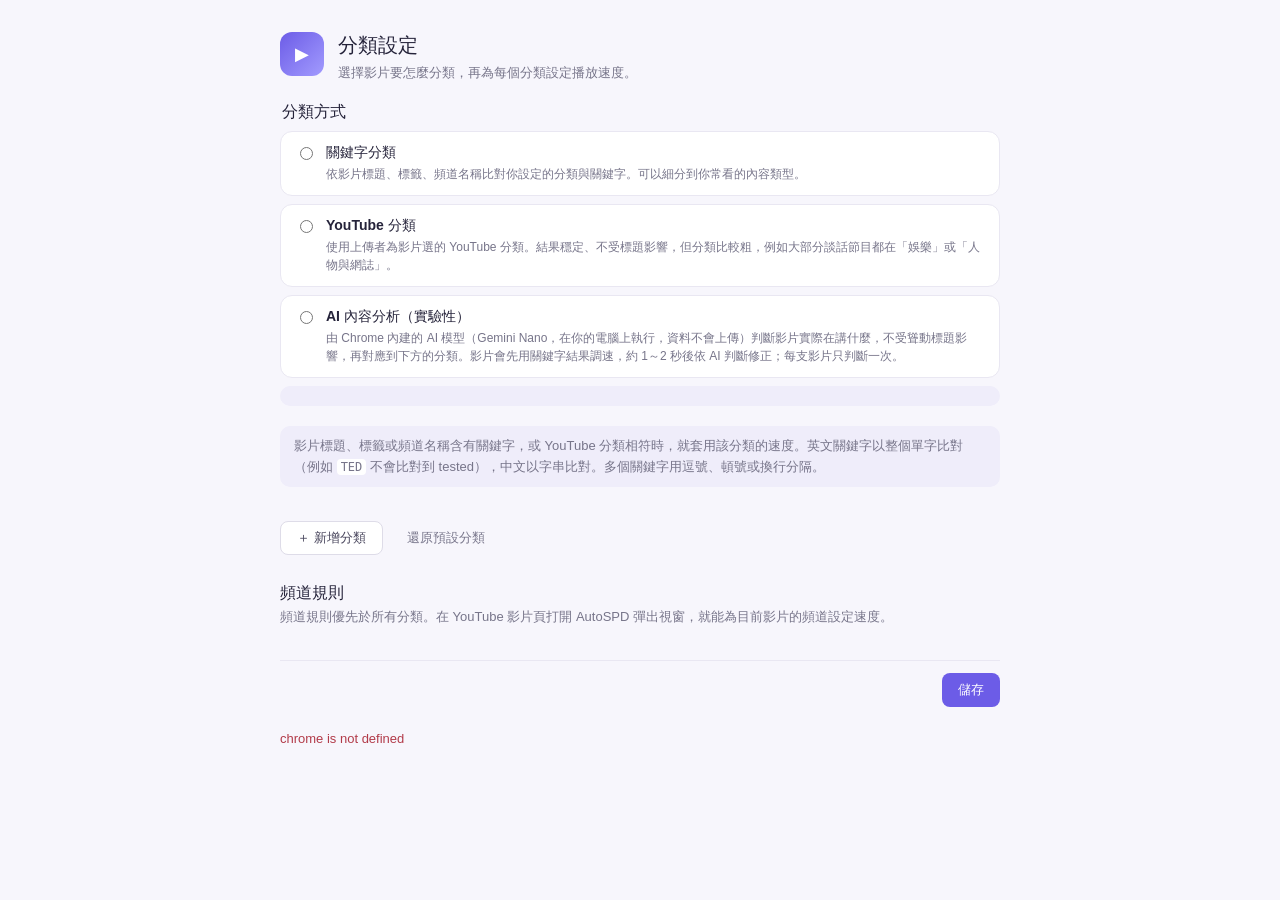
==== extension/options.html @ f7ceabde "Add an experimental AI classification mode using Chrome's built-in model Keyword rules are fooled by" ====
<!doctype html>
<html lang="zh-Hant">
<head>
    <meta charset="utf-8">
    <meta name="viewport" content="width=device-width, initial-scale=1">
    <title>AutoSPD 分類設定</title>
    <link rel="stylesheet" href="options.css">
</head>
<body>
    <main class="page">
        <header class="header">
            <div class="brand-mark" aria-hidden="true">▶</div>
            <div>
                <h1>分類設定</h1>
                <p>選擇影片要怎麼分類，再為每個分類設定播放速度。</p>
            </div>
        </header>

        <fieldset class="mode-section">
            <legend>分類方式</legend>
            <label class="mode-option">
                <input type="radio" name="classify-mode" value="keywords">
                <span>
                    <strong>關鍵字分類</strong>
                    <small>依影片標題、標籤、頻道名稱比對你設定的分類與關鍵字。可以細分到你常看的內容類型。</small>
                </span>
            </label>
            <label class="mode-option">
                <input type="radio" name="classify-mode" value="youtube">
                <span>
                    <strong>YouTube 分類</strong>
                    <small>使用上傳者為影片選的 YouTube 分類。結果穩定、不受標題影響，但分類比較粗，例如大部分談話節目都在「娛樂」或「人物與網誌」。</small>
                </span>
            </label>
            <label class="mode-option">
                <input type="radio" name="classify-mode" value="ai">
                <span>
                    <strong>AI 內容分析（實驗性）</strong>
                    <small>由 Chrome 內建的 AI 模型（Gemini Nano，在你的電腦上執行，資料不會上傳）判斷影片實際在講什麼，不受聳動標題影響，再對應到下方的分類。影片會先用關鍵字結果調速，約 1～2 秒後依 AI 判斷修正；每支影片只判斷一次。</small>
                </span>
            </label>
            <div id="ai-status" class="ai-status" hidden>
                <span id="ai-status-text"></span>
                <button id="ai-download" class="button button-secondary" type="button" hidden>下載 AI 模型</button>
            </div>
        </fieldset>

        <section id="keyword-section">
            <section class="hint">
                <p>影片標題、標籤或頻道名稱含有關鍵字，或 YouTube 分類相符時，就套用該分類的速度。英文關鍵字以整個單字比對（例如 <code>TED</code> 不會比對到 tested），中文以字串比對。多個關鍵字用逗號、頓號或換行分隔。</p>
            </section>

            <div id="category-list" class="category-list"></div>

            <div class="actions">
                <button id="add-category" class="button button-secondary" type="button">＋ 新增分類</button>
                <button id="reset-categories" class="button button-ghost" type="button">還原預設分類</button>
            </div>
        </section>

        <section id="youtube-section" hidden>
            <section class="hint">
                <p>沒有 YouTube 分類資訊的影片，會使用彈出視窗裡「未分類影片的預設速度」。</p>
            </section>
            <div id="yt-speed-list" class="yt-speed-list"></div>
        </section>

        <section class="channel-section">
            <h2>頻道規則</h2>
            <p class="section-hint">頻道規則優先於所有分類。在 YouTube 影片頁打開 AutoSPD 彈出視窗，就能為目前影片的頻道設定速度。</p>
            <div id="channel-list" class="channel-list"></div>
            <p id="channel-empty" class="section-hint" hidden>還沒有頻道規則。</p>
        </section>

        <div class="actions actions-save">
            <span class="spacer"></span>
            <span id="dirty" class="dirty" hidden>有未儲存的變更</span>
            <button id="save" class="button" type="button">儲存</button>
        </div>
        <p id="message" class="message" role="status"></p>
    </main>

    <template id="category-template">
        <article class="category">
            <div class="category-head">
                <label class="switch" title="啟用這個分類">
                    <input class="field-enabled" type="checkbox">
                    <span class="toggle" aria-hidden="true"></span>
                    <span class="visually-hidden">啟用</span>
                </label>
                <input class="field-emoji" type="text" maxlength="4" aria-label="圖示">
                <input class="field-name" type="text" maxlength="40" placeholder="分類名稱" aria-label="分類名稱">
                <label class="speed">
                    <input class="field-speed" type="number" min="0.25" max="2" step="0.05" aria-label="播放速度">
                    <span>x</span>
                </label>
                <button class="delete button button-ghost" type="button" aria-label="刪除分類">刪除</button>
            </div>
            <div class="category-body">
                <label>
                    <span>關鍵字</span>
                    <textarea class="field-keywords" rows="2" placeholder="例如：開箱, unboxing, 評測"></textarea>
                </label>
                <label>
                    <span>YouTube 分類（選填）</span>
                    <select class="field-yt-category"></select>
                </label>
            </div>
        </article>
    </template>

    <template id="channel-template">
        <div class="channel-row">
            <span class="channel-name"></span>
            <label class="speed">
                <input class="field-channel-speed" type="number" min="0.25" max="2" step="0.05" aria-label="頻道速度">
                <span>x</span>
            </label>
            <button class="delete button button-ghost" type="button">刪除</button>
        </div>
    </template>

    <script src="yt-categories.js"></script>
    <script src="options.js"></script>
</body>
</html>
---- extension/options.css ----
:root {
    color-scheme: light;
    font-family: Inter, "Noto Sans TC", Arial, sans-serif;
    color: #25233a;
    background: #f7f6fc;
    font-synthesis: none;
}

* {
    box-sizing: border-box;
}

body {
    margin: 0;
}

button,
input,
select,
textarea {
    font: inherit;
}

.page {
    max-width: 760px;
    margin: 0 auto;
    padding: 32px 20px 48px;
}

.header {
    display: flex;
    align-items: flex-start;
    gap: 14px;
    margin-bottom: 18px;
}

.brand-mark {
    display: grid;
    flex: 0 0 44px;
    width: 44px;
    height: 44px;
    place-items: center;
    border-radius: 12px;
    color: #fff;
    background: linear-gradient(135deg, #6c5ce7, #a29bfe);
    font-size: 18px;
}

h1 {
    margin: 0 0 4px;
    font-size: 20px;
}

.header p,
.hint p {
    margin: 0;
    color: #77758a;
    font-size: 13px;
    line-height: 1.6;
}

.hint {
    margin-bottom: 18px;
    padding: 10px 14px;
    border-radius: 10px;
    background: #efedfa;
}

code {
    padding: 1px 4px;
    border-radius: 4px;
    background: #fff;
    font-size: 12px;
}

.mode-section {
    display: grid;
    gap: 8px;
    margin: 0 0 20px;
    padding: 0;
    border: 0;
}

.mode-section legend {
    margin-bottom: 8px;
    font-size: 16px;
    font-weight: 700;
}

.mode-option {
    display: flex;
    align-items: flex-start;
    gap: 10px;
    padding: 12px 14px;
    border: 1px solid #e9e7f2;
    border-radius: 12px;
    background: #fff;
    cursor: pointer;
}

.mode-option:has(input:checked) {
    border-color: #6c5ce7;
    box-shadow: 0 0 0 1px #6c5ce7;
}

.mode-option input {
    margin-top: 3px;
    accent-color: #6c5ce7;
}

.mode-option span {
    display: grid;
    gap: 3px;
}

.mode-option strong {
    font-size: 14px;
}

.mode-option small {
    color: #77758a;
    font-size: 12px;
    line-height: 1.5;
}

.ai-status {
    display: flex;
    align-items: center;
    gap: 12px;
    padding: 10px 14px;
    border-radius: 10px;
    background: #efedfa;
    color: #48455c;
    font-size: 13px;
}

.ai-status.ready {
    background: #e8f5ee;
    color: #268159;
}

.ai-status.problem {
    background: #fbeef0;
    color: #b23b49;
}

.ai-status .button {
    margin-left: auto;
}

.yt-speed-list {
    display: grid;
    grid-template-columns: repeat(auto-fill, minmax(220px, 1fr));
    gap: 8px;
}

.yt-speed-row {
    display: flex;
    align-items: center;
    justify-content: space-between;
    gap: 8px;
    padding: 8px 12px;
    border: 1px solid #e9e7f2;
    border-radius: 10px;
    background: #fff;
    font-size: 13px;
}

.yt-speed-row small {
    display: block;
    color: #77758a;
    font-size: 11px;
}

.category-list {
    display: grid;
    gap: 10px;
}

.category {
    padding: 12px 14px;
    border: 1px solid #e9e7f2;
    border-radius: 12px;
    background: #fff;
}

.category.disabled {
    opacity: 0.55;
}

.category-head {
    display: flex;
    align-items: center;
    gap: 8px;
}

.category-body {
    display: grid;
    grid-template-columns: minmax(0, 1fr) 240px;
    gap: 10px;
    margin-top: 10px;
}

.category-body label {
    display: grid;
    gap: 4px;
    min-width: 0;
}

/* Long option labels would otherwise widen the select past the card */
.category-body select {
    width: 100%;
    min-width: 0;
}

.category-body label > span {
    color: #77758a;
    font-size: 11px;
    font-weight: 650;
}

input[type="text"],
input[type="number"],
select,
textarea {
    padding: 7px 9px;
    border: 1px solid #dedce8;
    border-radius: 7px;
    background: #fff;
    color: #25233a;
    font-size: 13px;
}

textarea {
    resize: vertical;
}

input:focus-visible,
select:focus-visible,
textarea:focus-visible,
.button:focus-visible {
    outline: 2px solid #3324a8;
    outline-offset: 1px;
}

.field-emoji {
    width: 46px;
    text-align: center;
}

.field-name {
    flex: 1;
    font-weight: 650;
}

.speed {
    display: flex;
    align-items: center;
    gap: 4px;
    color: #77758a;
    font-size: 12px;
}

.field-speed {
    width: 76px;
}

.switch {
    position: relative;
    display: inline-flex;
    cursor: pointer;
}

.switch input {
    position: absolute;
    width: 1px;
    height: 1px;
    opacity: 0;
}

.toggle {
    position: relative;
    width: 36px;
    height: 20px;
    border-radius: 20px;
    background: #c9c7d3;
    transition: background 140ms ease;
}

.toggle::after {
    position: absolute;
    top: 3px;
    left: 3px;
    width: 14px;
    height: 14px;
    border-radius: 50%;
    background: #fff;
    content: "";
    transition: transform 140ms ease;
}

.switch input:checked + .toggle {
    background: #6c5ce7;
}

.switch input:checked + .toggle::after {
    transform: translateX(16px);
}

.switch input:focus-visible + .toggle {
    outline: 2px solid #3324a8;
    outline-offset: 2px;
}

.visually-hidden {
    position: absolute;
    width: 1px;
    height: 1px;
    overflow: hidden;
    clip: rect(0 0 0 0);
    white-space: nowrap;
}

.channel-section {
    margin-top: 28px;
}

h2 {
    margin: 0 0 4px;
    font-size: 16px;
}

.section-hint {
    margin: 0 0 10px;
    color: #77758a;
    font-size: 13px;
}

.channel-list {
    display: grid;
    gap: 6px;
}

.channel-row {
    display: flex;
    align-items: center;
    gap: 10px;
    padding: 8px 14px;
    border: 1px solid #e9e7f2;
    border-radius: 10px;
    background: #fff;
}

.channel-name {
    flex: 1;
    font-size: 13px;
    font-weight: 650;
}

.channel-row .delete {
    min-height: 30px;
    padding: 0 10px;
    font-size: 12px;
}

.actions {
    display: flex;
    align-items: center;
    gap: 8px;
    margin-top: 16px;
}

.actions-save {
    position: sticky;
    bottom: 0;
    margin-top: 24px;
    padding: 12px 0;
    border-top: 1px solid #e9e7f2;
    background: #f7f6fc;
}

.spacer {
    flex: 1;
}

.dirty {
    color: #a0661b;
    font-size: 12px;
}

.button {
    min-height: 34px;
    padding: 0 16px;
    border: 0;
    border-radius: 8px;
    color: #fff;
    background: #6c5ce7;
    cursor: pointer;
    font-size: 13px;
    font-weight: 650;
}

.button:hover {
    background: #5747d2;
}

.button-secondary {
    border: 1px solid #dedce8;
    color: #48455c;
    background: #fff;
}

.button-secondary:hover {
    background: #f1eff9;
}

.button-ghost {
    color: #77758a;
    background: transparent;
}

.button-ghost:hover {
    color: #b23b49;
    background: #fbeef0;
}

.category .delete {
    min-height: 30px;
    padding: 0 10px;
    font-size: 12px;
}

.message {
    min-height: 18px;
    margin: 12px 0 0;
    color: #b23b49;
    font-size: 13px;
}

.message.success {
    color: #268159;
}

@media (max-width: 600px) {
    .category-body {
        grid-template-columns: 1fr;
    }
}
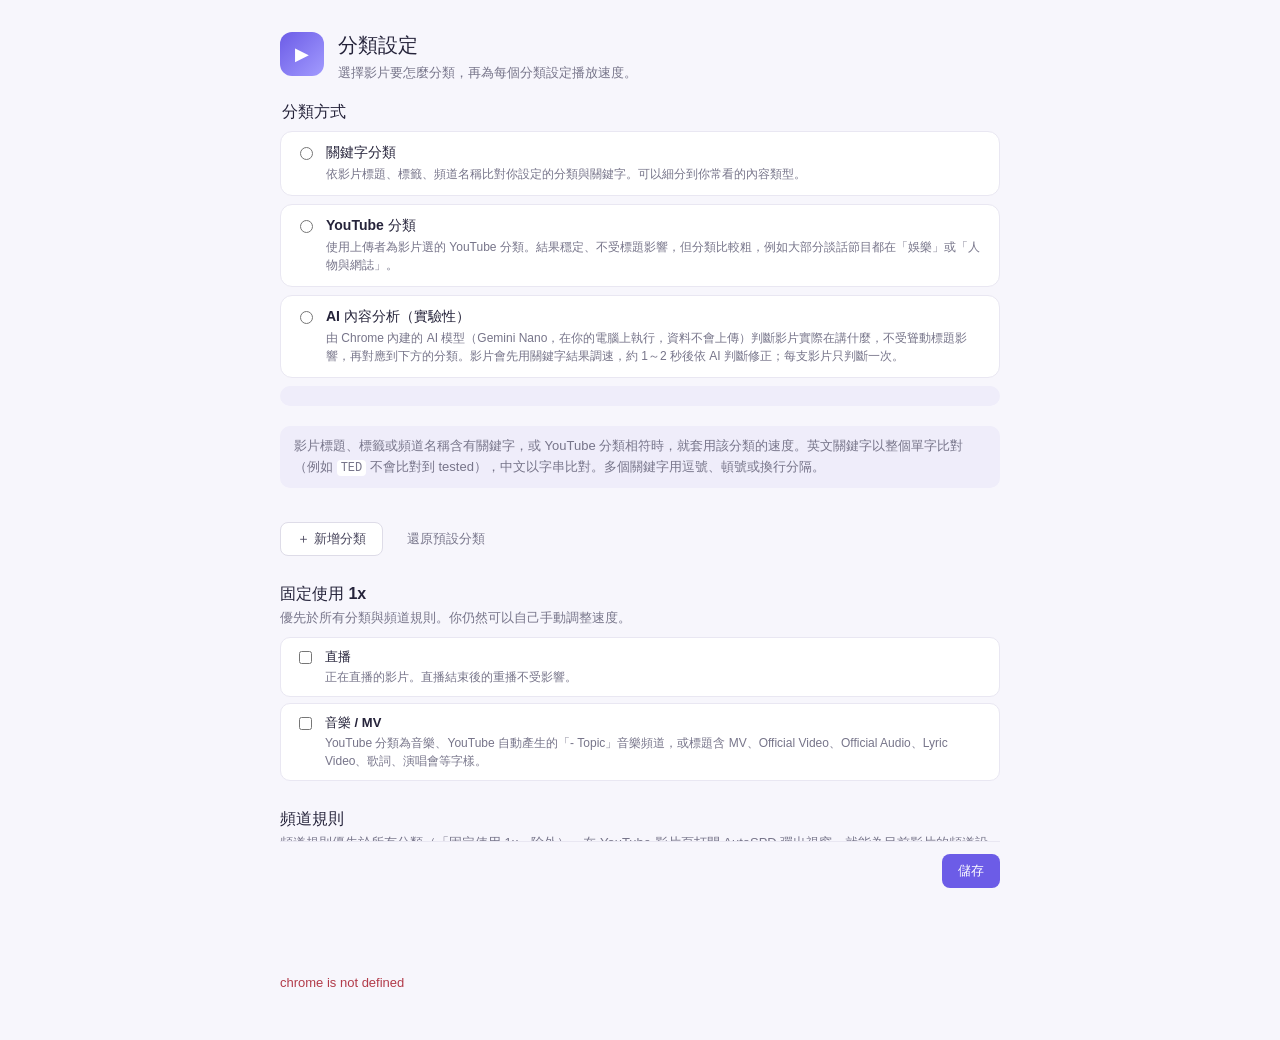
==== commit 6512a4e1: "Keep live streams and music at 1x New fixedNormalForLive / fixedNormalForMusic settings (on by defau" ====
--- a/extension/options.html
+++ b/extension/options.html
@@ -66,8 +66,29 @@
         </section>
 
         <section class="channel-section">
+            <h2>固定使用 1x</h2>
+            <p class="section-hint">優先於所有分類與頻道規則。你仍然可以自己手動調整速度。</p>
+            <div class="fixed-list">
+                <label class="fixed-row">
+                    <input id="fixed-live" type="checkbox">
+                    <span>
+                        <strong>直播</strong>
+                        <small>正在直播的影片。直播結束後的重播不受影響。</small>
+                    </span>
+                </label>
+                <label class="fixed-row">
+                    <input id="fixed-music" type="checkbox">
+                    <span>
+                        <strong>音樂 / MV</strong>
+                        <small>YouTube 分類為音樂、YouTube 自動產生的「- Topic」音樂頻道，或標題含 MV、Official Video、Official Audio、Lyric Video、歌詞、演唱會等字樣。</small>
+                    </span>
+                </label>
+            </div>
+        </section>
+
+        <section class="channel-section">
             <h2>頻道規則</h2>
-            <p class="section-hint">頻道規則優先於所有分類。在 YouTube 影片頁打開 AutoSPD 彈出視窗，就能為目前影片的頻道設定速度。</p>
+            <p class="section-hint">頻道規則優先於所有分類（「固定使用 1x」除外）。在 YouTube 影片頁打開 AutoSPD 彈出視窗，就能為目前影片的頻道設定速度。</p>
             <div id="channel-list" class="channel-list"></div>
             <p id="channel-empty" class="section-hint" hidden>還沒有頻道規則。</p>
         </section>
--- a/extension/options.css
+++ b/extension/options.css
@@ -336,6 +336,42 @@
     font-size: 13px;
 }
 
+.fixed-list {
+    display: grid;
+    gap: 6px;
+}
+
+.fixed-row {
+    display: flex;
+    align-items: flex-start;
+    gap: 10px;
+    padding: 10px 14px;
+    border: 1px solid #e9e7f2;
+    border-radius: 10px;
+    background: #fff;
+    cursor: pointer;
+}
+
+.fixed-row input {
+    margin-top: 3px;
+    accent-color: #6c5ce7;
+}
+
+.fixed-row span {
+    display: grid;
+    gap: 2px;
+}
+
+.fixed-row strong {
+    font-size: 13px;
+}
+
+.fixed-row small {
+    color: #77758a;
+    font-size: 12px;
+    line-height: 1.5;
+}
+
 .channel-list {
     display: grid;
     gap: 6px;
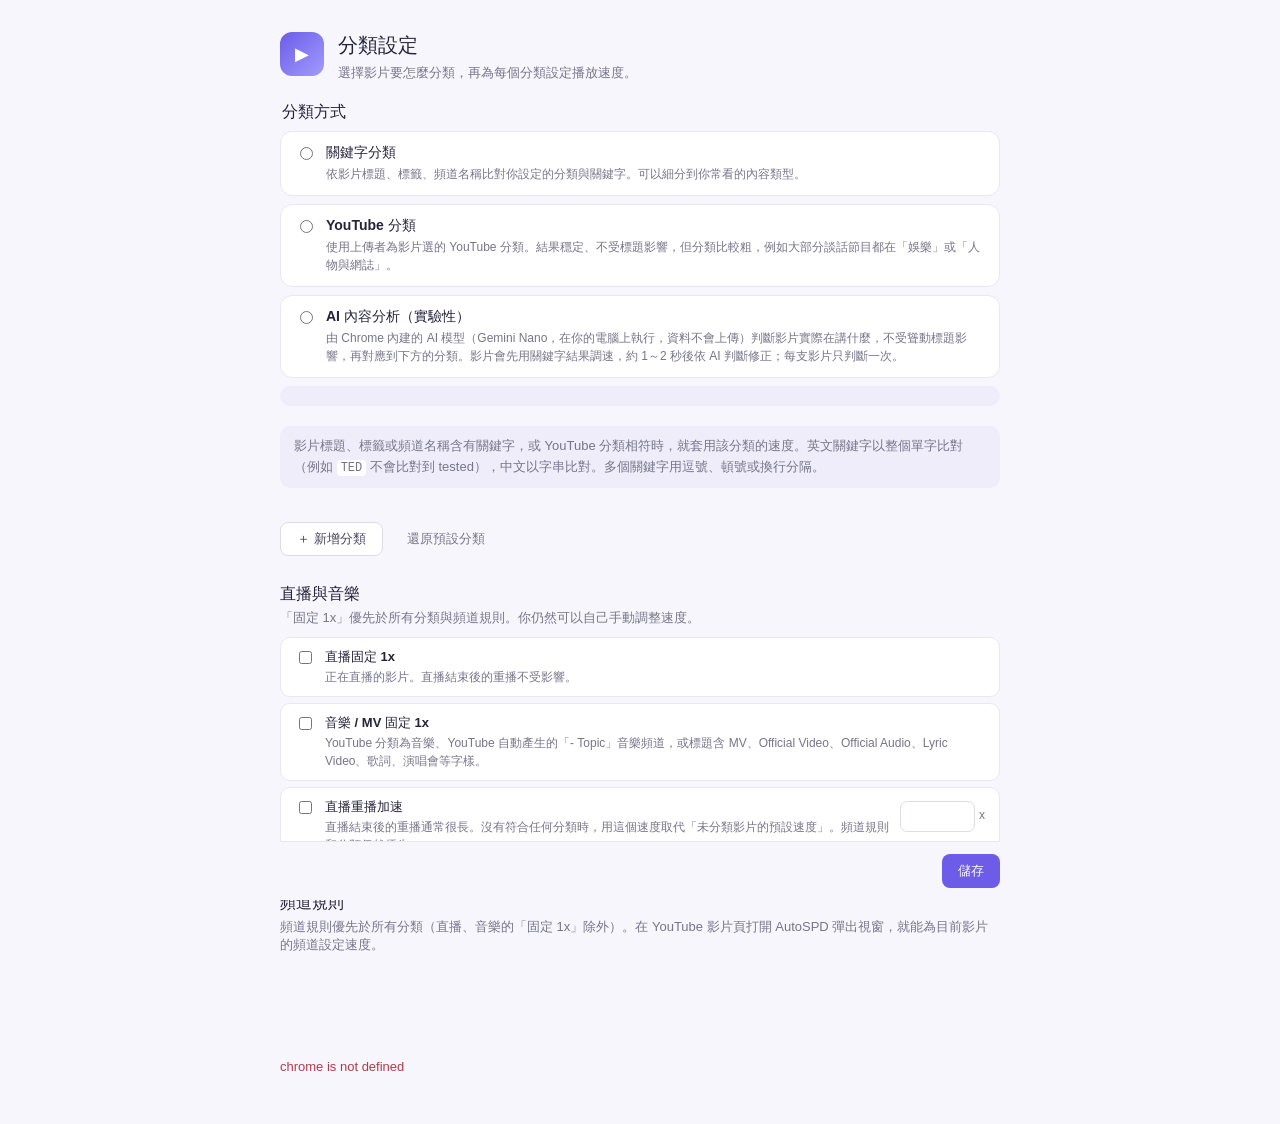
==== commit 742c7012: "Speed up unclassified live stream replays Finished live streams are long and their titles rarely mat" ====
--- a/extension/options.html
+++ b/extension/options.html
@@ -66,21 +66,32 @@
         </section>
 
         <section class="channel-section">
-            <h2>固定使用 1x</h2>
-            <p class="section-hint">優先於所有分類與頻道規則。你仍然可以自己手動調整速度。</p>
+            <h2>直播與音樂</h2>
+            <p class="section-hint">「固定 1x」優先於所有分類與頻道規則。你仍然可以自己手動調整速度。</p>
             <div class="fixed-list">
                 <label class="fixed-row">
                     <input id="fixed-live" type="checkbox">
                     <span>
-                        <strong>直播</strong>
+                        <strong>直播固定 1x</strong>
                         <small>正在直播的影片。直播結束後的重播不受影響。</small>
                     </span>
                 </label>
                 <label class="fixed-row">
                     <input id="fixed-music" type="checkbox">
                     <span>
-                        <strong>音樂 / MV</strong>
+                        <strong>音樂 / MV 固定 1x</strong>
                         <small>YouTube 分類為音樂、YouTube 自動產生的「- Topic」音樂頻道，或標題含 MV、Official Video、Official Audio、Lyric Video、歌詞、演唱會等字樣。</small>
+                    </span>
+                </label>
+                <label class="fixed-row">
+                    <input id="replay-enabled" type="checkbox">
+                    <span>
+                        <strong>直播重播加速</strong>
+                        <small>直播結束後的重播通常很長。沒有符合任何分類時，用這個速度取代「未分類影片的預設速度」。頻道規則和分類仍然優先。</small>
+                    </span>
+                    <span class="speed fixed-speed">
+                        <input id="replay-speed" type="number" min="0.25" max="2" step="0.05" aria-label="直播重播速度">
+                        <span>x</span>
                     </span>
                 </label>
             </div>
@@ -88,7 +99,7 @@
 
         <section class="channel-section">
             <h2>頻道規則</h2>
-            <p class="section-hint">頻道規則優先於所有分類（「固定使用 1x」除外）。在 YouTube 影片頁打開 AutoSPD 彈出視窗，就能為目前影片的頻道設定速度。</p>
+            <p class="section-hint">頻道規則優先於所有分類（直播、音樂的「固定 1x」除外）。在 YouTube 影片頁打開 AutoSPD 彈出視窗，就能為目前影片的頻道設定速度。</p>
             <div id="channel-list" class="channel-list"></div>
             <p id="channel-empty" class="section-hint" hidden>還沒有頻道規則。</p>
         </section>
--- a/extension/options.css
+++ b/extension/options.css
@@ -366,6 +366,14 @@
     font-size: 13px;
 }
 
+.fixed-row .fixed-speed {
+    display: flex;
+    flex: 0 0 auto;
+    align-items: center;
+    gap: 4px;
+    margin-left: auto;
+}
+
 .fixed-row small {
     color: #77758a;
     font-size: 12px;
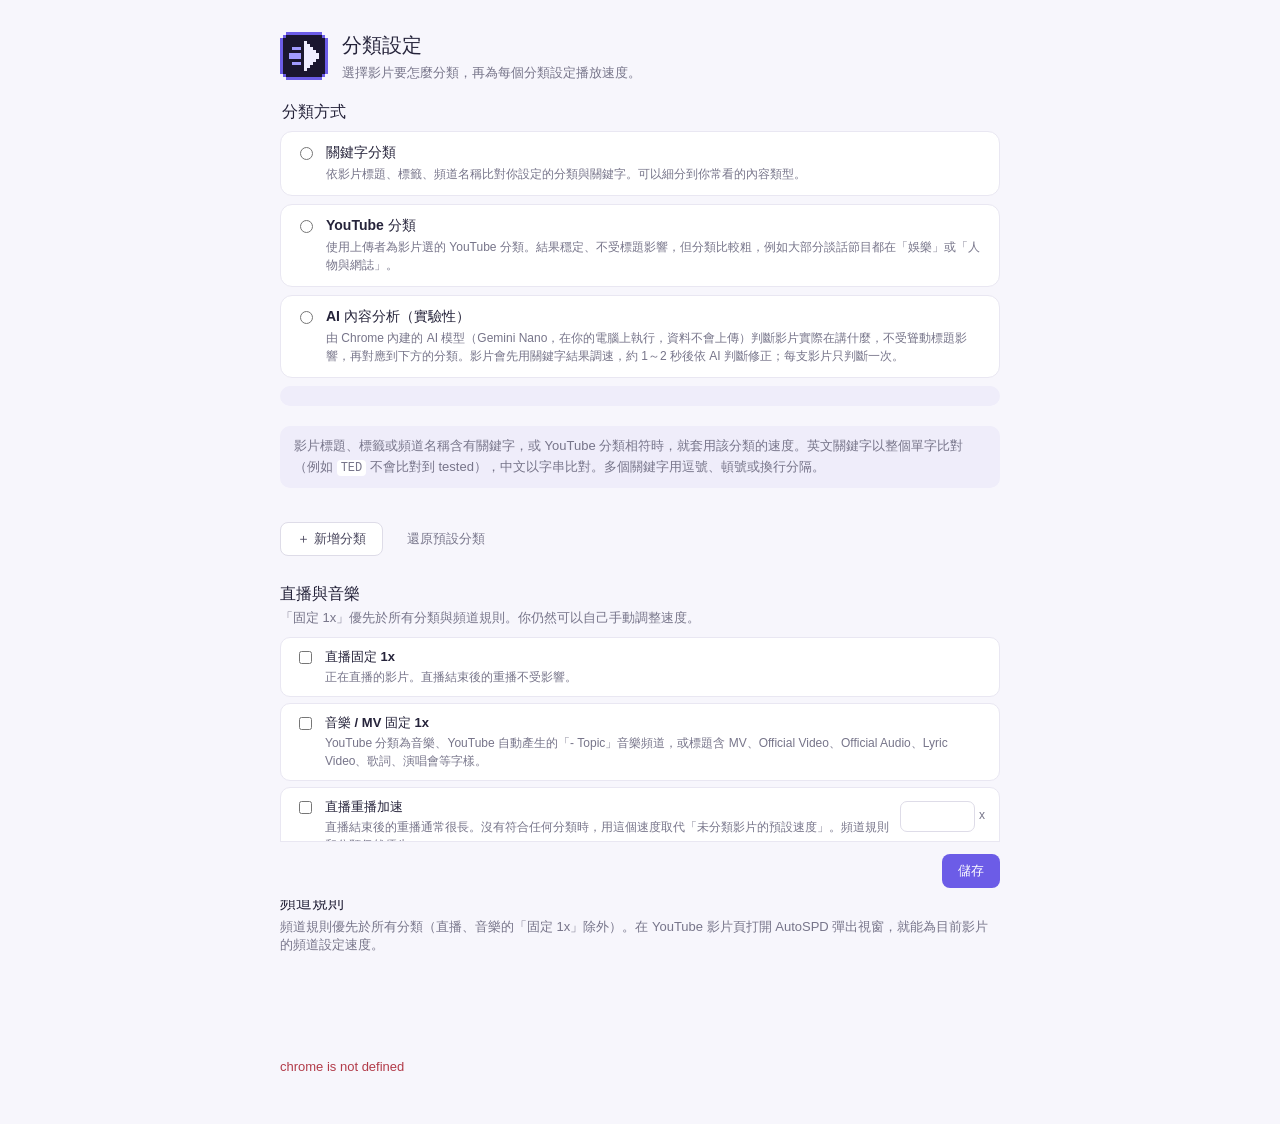
==== commit 433cbdaa: "Add a pixel-art logo and rewrite the descriptions - Pixel-art icon drawn on a 16x16 grid (fast-play " ====
--- a/extension/options.html
+++ b/extension/options.html
@@ -9,7 +9,7 @@
 <body>
     <main class="page">
         <header class="header">
-            <div class="brand-mark" aria-hidden="true">▶</div>
+            <img class="brand-mark" src="icons/icon48.png" width="48" height="48" alt="">
             <div>
                 <h1>分類設定</h1>
                 <p>選擇影片要怎麼分類，再為每個分類設定播放速度。</p>
--- a/extension/options.css
+++ b/extension/options.css
@@ -35,15 +35,11 @@
 }
 
 .brand-mark {
-    display: grid;
-    flex: 0 0 44px;
-    width: 44px;
-    height: 44px;
-    place-items: center;
-    border-radius: 12px;
-    color: #fff;
-    background: linear-gradient(135deg, #6c5ce7, #a29bfe);
-    font-size: 18px;
+    flex: 0 0 48px;
+    width: 48px;
+    height: 48px;
+    /* Keep the pixel art crisp when scaled */
+    image-rendering: pixelated;
 }
 
 h1 {
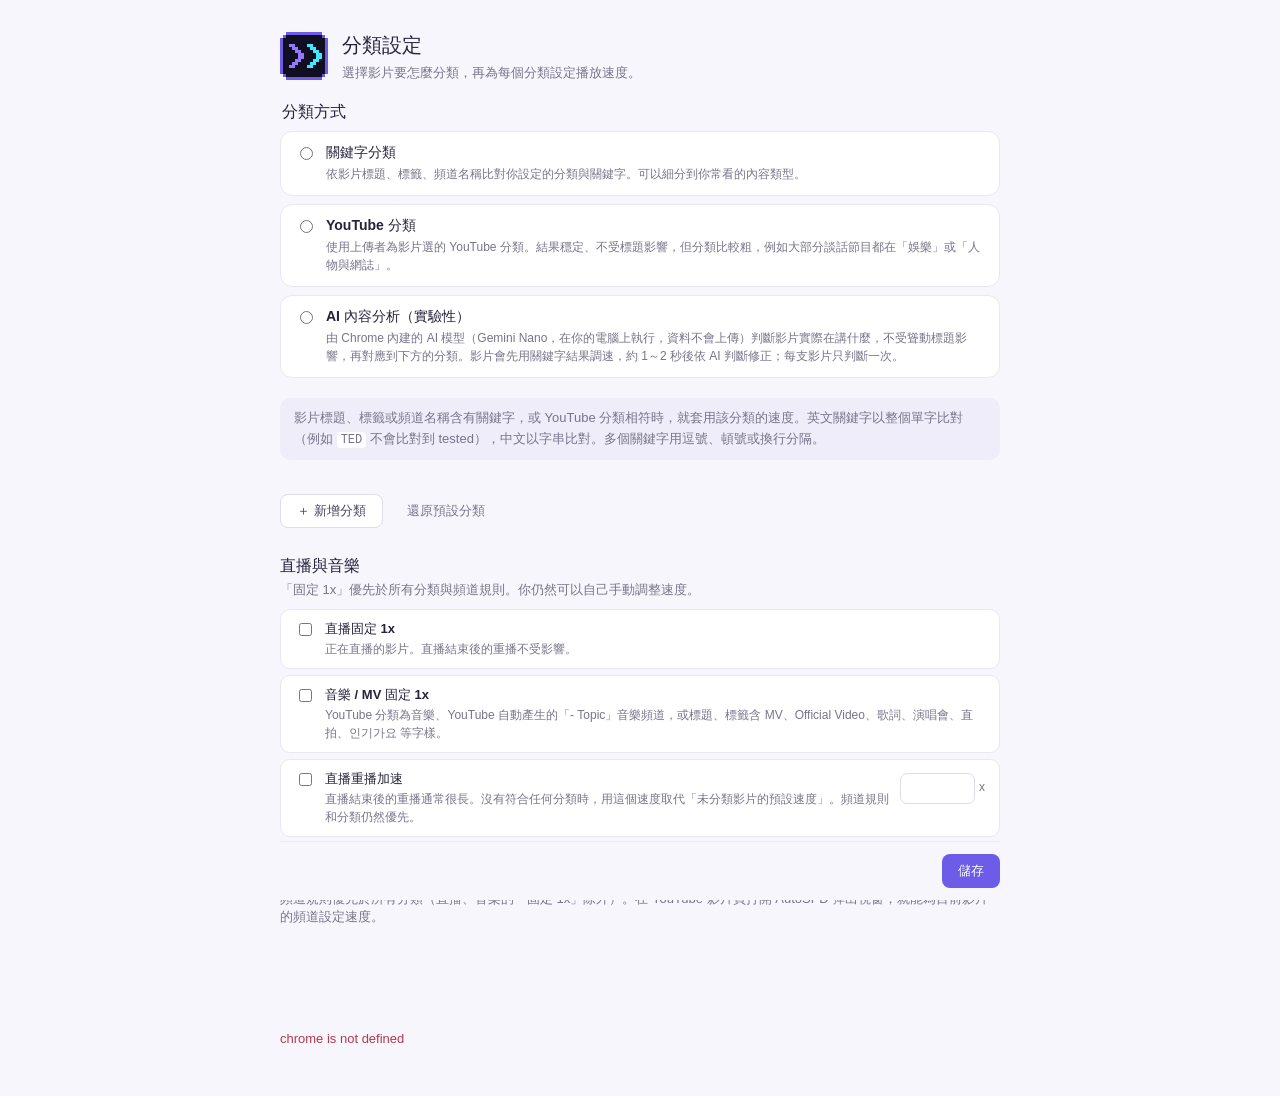
==== commit 4e803c42: "Recognize music shows and stage footage as music K-pop stage videos such as SBS Inkigayo uploads are" ====
--- a/extension/options.html
+++ b/extension/options.html
@@ -80,7 +80,7 @@
                     <input id="fixed-music" type="checkbox">
                     <span>
                         <strong>音樂 / MV 固定 1x</strong>
-                        <small>YouTube 分類為音樂、YouTube 自動產生的「- Topic」音樂頻道，或標題含 MV、Official Video、Official Audio、Lyric Video、歌詞、演唱會等字樣。</small>
+                        <small>YouTube 分類為音樂、YouTube 自動產生的「- Topic」音樂頻道，或標題、標籤含 MV、Official Video、歌詞、演唱會、直拍、인기가요 等字樣。</small>
                     </span>
                 </label>
                 <label class="fixed-row">
--- a/extension/options.css
+++ b/extension/options.css
@@ -8,6 +8,11 @@
 
 * {
     box-sizing: border-box;
+}
+
+/* Classes that set display (flex, grid) would otherwise override the hidden attribute */
+[hidden] {
+    display: none !important;
 }
 
 body {
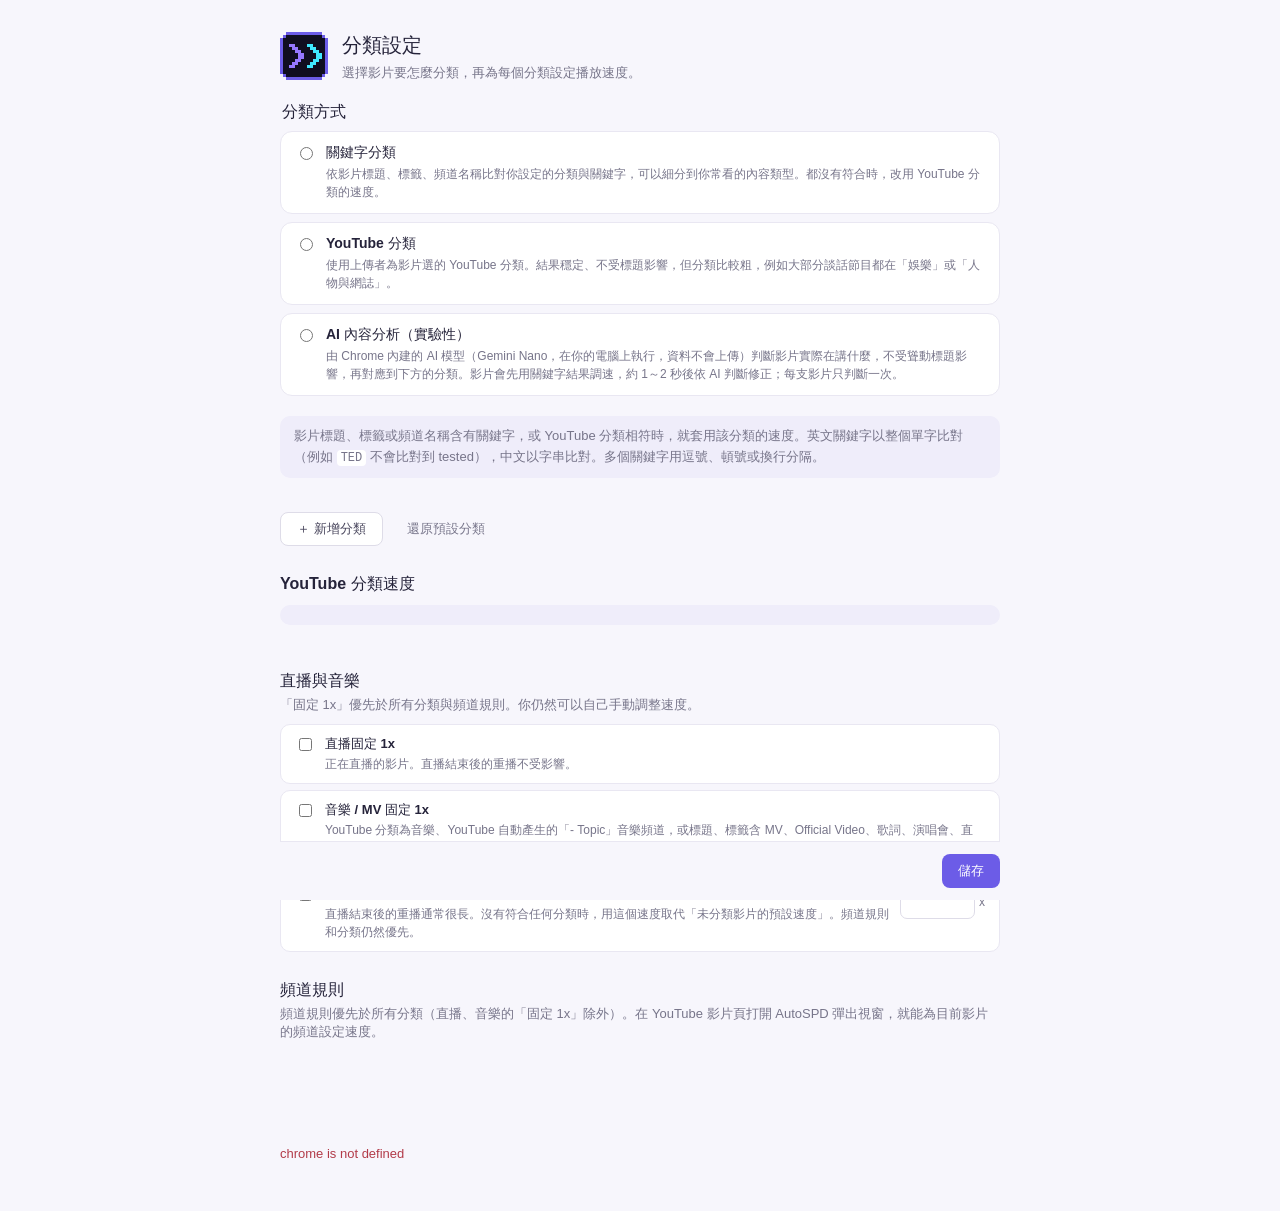
==== commit b6410035: "Fall back to the YouTube category speed when no category matches People & Blogs, Entertainment and C" ====
--- a/extension/options.html
+++ b/extension/options.html
@@ -22,7 +22,7 @@
                 <input type="radio" name="classify-mode" value="keywords">
                 <span>
                     <strong>關鍵字分類</strong>
-                    <small>依影片標題、標籤、頻道名稱比對你設定的分類與關鍵字。可以細分到你常看的內容類型。</small>
+                    <small>依影片標題、標籤、頻道名稱比對你設定的分類與關鍵字，可以細分到你常看的內容類型。都沒有符合時，改用 YouTube 分類的速度。</small>
                 </span>
             </label>
             <label class="mode-option">
@@ -58,9 +58,10 @@
             </div>
         </section>
 
-        <section id="youtube-section" hidden>
+        <section id="youtube-section">
+            <h2>YouTube 分類速度</h2>
             <section class="hint">
-                <p>沒有 YouTube 分類資訊的影片，會使用彈出視窗裡「未分類影片的預設速度」。</p>
+                <p id="youtube-hint"></p>
             </section>
             <div id="yt-speed-list" class="yt-speed-list"></div>
         </section>
--- a/extension/options.css
+++ b/extension/options.css
@@ -147,6 +147,14 @@
 
 .ai-status .button {
     margin-left: auto;
+}
+
+#youtube-section {
+    margin-top: 28px;
+}
+
+#youtube-section .hint {
+    margin-top: 10px;
 }
 
 .yt-speed-list {
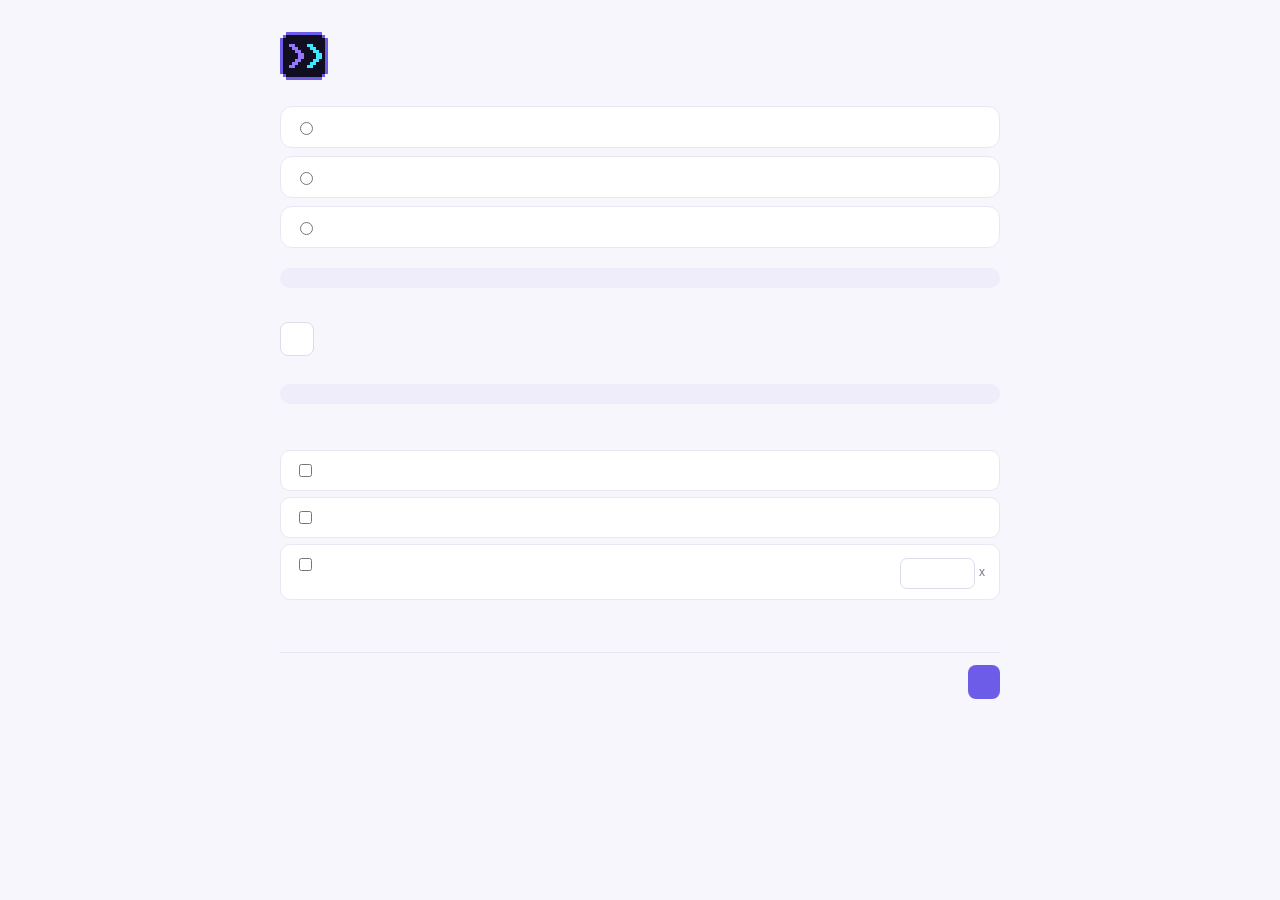
==== commit a33a0d6f: "Add English, Simplified Chinese, Japanese and Korean The interface now follows Chrome's language via" ====
--- a/extension/options.html
+++ b/extension/options.html
@@ -1,9 +1,9 @@
 <!doctype html>
-<html lang="zh-Hant">
+<html>
 <head>
     <meta charset="utf-8">
     <meta name="viewport" content="width=device-width, initial-scale=1">
-    <title>AutoSPD 分類設定</title>
+    <title data-i18n="optionsTitle"></title>
     <link rel="stylesheet" href="options.css">
 </head>
 <body>
@@ -11,55 +11,55 @@
         <header class="header">
             <img class="brand-mark" src="icons/icon48.png" width="48" height="48" alt="">
             <div>
-                <h1>分類設定</h1>
-                <p>選擇影片要怎麼分類，再為每個分類設定播放速度。</p>
+                <h1 data-i18n="optionsHeading"></h1>
+                <p data-i18n="optionsIntro"></p>
             </div>
         </header>
 
         <fieldset class="mode-section">
-            <legend>分類方式</legend>
+            <legend data-i18n="modeLegend"></legend>
             <label class="mode-option">
                 <input type="radio" name="classify-mode" value="keywords">
                 <span>
-                    <strong>關鍵字分類</strong>
-                    <small>依影片標題、標籤、頻道名稱比對你設定的分類與關鍵字，可以細分到你常看的內容類型。都沒有符合時，改用 YouTube 分類的速度。</small>
+                    <strong data-i18n="modeKeywordsTitle"></strong>
+                    <small data-i18n="modeKeywordsHint"></small>
                 </span>
             </label>
             <label class="mode-option">
                 <input type="radio" name="classify-mode" value="youtube">
                 <span>
-                    <strong>YouTube 分類</strong>
-                    <small>使用上傳者為影片選的 YouTube 分類。結果穩定、不受標題影響，但分類比較粗，例如大部分談話節目都在「娛樂」或「人物與網誌」。</small>
+                    <strong data-i18n="modeYouTubeTitle"></strong>
+                    <small data-i18n="modeYouTubeHint"></small>
                 </span>
             </label>
             <label class="mode-option">
                 <input type="radio" name="classify-mode" value="ai">
                 <span>
-                    <strong>AI 內容分析（實驗性）</strong>
-                    <small>由 Chrome 內建的 AI 模型（Gemini Nano，在你的電腦上執行，資料不會上傳）判斷影片實際在講什麼，不受聳動標題影響，再對應到下方的分類。影片會先用關鍵字結果調速，約 1～2 秒後依 AI 判斷修正；每支影片只判斷一次。</small>
+                    <strong data-i18n="modeAiTitle"></strong>
+                    <small data-i18n="modeAiHint"></small>
                 </span>
             </label>
             <div id="ai-status" class="ai-status" hidden>
                 <span id="ai-status-text"></span>
-                <button id="ai-download" class="button button-secondary" type="button" hidden>下載 AI 模型</button>
+                <button id="ai-download" class="button button-secondary" type="button" data-i18n="aiDownloadButton" hidden></button>
             </div>
         </fieldset>
 
         <section id="keyword-section">
             <section class="hint">
-                <p>影片標題、標籤或頻道名稱含有關鍵字，或 YouTube 分類相符時，就套用該分類的速度。英文關鍵字以整個單字比對（例如 <code>TED</code> 不會比對到 tested），中文以字串比對。多個關鍵字用逗號、頓號或換行分隔。</p>
+                <p data-i18n="keywordHelp"></p>
             </section>
 
             <div id="category-list" class="category-list"></div>
 
             <div class="actions">
-                <button id="add-category" class="button button-secondary" type="button">＋ 新增分類</button>
-                <button id="reset-categories" class="button button-ghost" type="button">還原預設分類</button>
+                <button id="add-category" class="button button-secondary" type="button" data-i18n="addCategory"></button>
+                <button id="reset-categories" class="button button-ghost" type="button" data-i18n="resetCategories"></button>
             </div>
         </section>
 
         <section id="youtube-section">
-            <h2>YouTube 分類速度</h2>
+            <h2 data-i18n="ytSpeedsHeading"></h2>
             <section class="hint">
                 <p id="youtube-hint"></p>
             </section>
@@ -67,31 +67,31 @@
         </section>
 
         <section class="channel-section">
-            <h2>直播與音樂</h2>
-            <p class="section-hint">「固定 1x」優先於所有分類與頻道規則。你仍然可以自己手動調整速度。</p>
+            <h2 data-i18n="liveMusicHeading"></h2>
+            <p class="section-hint" data-i18n="liveMusicHint"></p>
             <div class="fixed-list">
                 <label class="fixed-row">
                     <input id="fixed-live" type="checkbox">
                     <span>
-                        <strong>直播固定 1x</strong>
-                        <small>正在直播的影片。直播結束後的重播不受影響。</small>
+                        <strong data-i18n="fixedLiveTitle"></strong>
+                        <small data-i18n="fixedLiveHint"></small>
                     </span>
                 </label>
                 <label class="fixed-row">
                     <input id="fixed-music" type="checkbox">
                     <span>
-                        <strong>音樂 / MV 固定 1x</strong>
-                        <small>YouTube 分類為音樂、YouTube 自動產生的「- Topic」音樂頻道，或標題、標籤含 MV、Official Video、歌詞、演唱會、直拍、인기가요 等字樣。</small>
+                        <strong data-i18n="fixedMusicTitle"></strong>
+                        <small data-i18n="fixedMusicHint"></small>
                     </span>
                 </label>
                 <label class="fixed-row">
                     <input id="replay-enabled" type="checkbox">
                     <span>
-                        <strong>直播重播加速</strong>
-                        <small>直播結束後的重播通常很長。沒有符合任何分類時，用這個速度取代「未分類影片的預設速度」。頻道規則和分類仍然優先。</small>
+                        <strong data-i18n="replayTitle"></strong>
+                        <small data-i18n="replayHint"></small>
                     </span>
                     <span class="speed fixed-speed">
-                        <input id="replay-speed" type="number" min="0.25" max="2" step="0.05" aria-label="直播重播速度">
+                        <input id="replay-speed" type="number" min="0.25" max="2" step="0.05" data-i18n-aria-label="replaySpeedLabel">
                         <span>x</span>
                     </span>
                 </label>
@@ -99,16 +99,16 @@
         </section>
 
         <section class="channel-section">
-            <h2>頻道規則</h2>
-            <p class="section-hint">頻道規則優先於所有分類（直播、音樂的「固定 1x」除外）。在 YouTube 影片頁打開 AutoSPD 彈出視窗，就能為目前影片的頻道設定速度。</p>
+            <h2 data-i18n="channelRulesHeading"></h2>
+            <p class="section-hint" data-i18n="channelRulesHint"></p>
             <div id="channel-list" class="channel-list"></div>
-            <p id="channel-empty" class="section-hint" hidden>還沒有頻道規則。</p>
+            <p id="channel-empty" class="section-hint" data-i18n="noChannelRules" hidden></p>
         </section>
 
         <div class="actions actions-save">
             <span class="spacer"></span>
-            <span id="dirty" class="dirty" hidden>有未儲存的變更</span>
-            <button id="save" class="button" type="button">儲存</button>
+            <span id="dirty" class="dirty" data-i18n="unsavedChanges" hidden></span>
+            <button id="save" class="button" type="button" data-i18n="save"></button>
         </div>
         <p id="message" class="message" role="status"></p>
     </main>
@@ -116,26 +116,26 @@
     <template id="category-template">
         <article class="category">
             <div class="category-head">
-                <label class="switch" title="啟用這個分類">
+                <label class="switch" data-i18n-title="enableCategory">
                     <input class="field-enabled" type="checkbox">
                     <span class="toggle" aria-hidden="true"></span>
-                    <span class="visually-hidden">啟用</span>
+                    <span class="visually-hidden" data-i18n="enable"></span>
                 </label>
-                <input class="field-emoji" type="text" maxlength="4" aria-label="圖示">
-                <input class="field-name" type="text" maxlength="40" placeholder="分類名稱" aria-label="分類名稱">
+                <input class="field-emoji" type="text" maxlength="4" data-i18n-aria-label="iconLabel">
+                <input class="field-name" type="text" maxlength="40" data-i18n-placeholder="categoryNameLabel" data-i18n-aria-label="categoryNameLabel">
                 <label class="speed">
-                    <input class="field-speed" type="number" min="0.25" max="2" step="0.05" aria-label="播放速度">
+                    <input class="field-speed" type="number" min="0.25" max="2" step="0.05" data-i18n-aria-label="playbackSpeedLabel">
                     <span>x</span>
                 </label>
-                <button class="delete button button-ghost" type="button" aria-label="刪除分類">刪除</button>
+                <button class="delete button button-ghost" type="button" data-i18n="delete" data-i18n-aria-label="deleteCategory"></button>
             </div>
             <div class="category-body">
                 <label>
-                    <span>關鍵字</span>
-                    <textarea class="field-keywords" rows="2" placeholder="例如：開箱, unboxing, 評測"></textarea>
+                    <span data-i18n="keywordsLabel"></span>
+                    <textarea class="field-keywords" rows="2" data-i18n-placeholder="keywordsPlaceholder"></textarea>
                 </label>
                 <label>
-                    <span>YouTube 分類（選填）</span>
+                    <span data-i18n="ytCategoryOptional"></span>
                     <select class="field-yt-category"></select>
                 </label>
             </div>
@@ -146,13 +146,14 @@
         <div class="channel-row">
             <span class="channel-name"></span>
             <label class="speed">
-                <input class="field-channel-speed" type="number" min="0.25" max="2" step="0.05" aria-label="頻道速度">
+                <input class="field-channel-speed" type="number" min="0.25" max="2" step="0.05" data-i18n-aria-label="channelSpeedLabel">
                 <span>x</span>
             </label>
-            <button class="delete button button-ghost" type="button">刪除</button>
+            <button class="delete button button-ghost" type="button" data-i18n="delete"></button>
         </div>
     </template>
 
+    <script src="i18n.js"></script>
     <script src="yt-categories.js"></script>
     <script src="options.js"></script>
 </body>
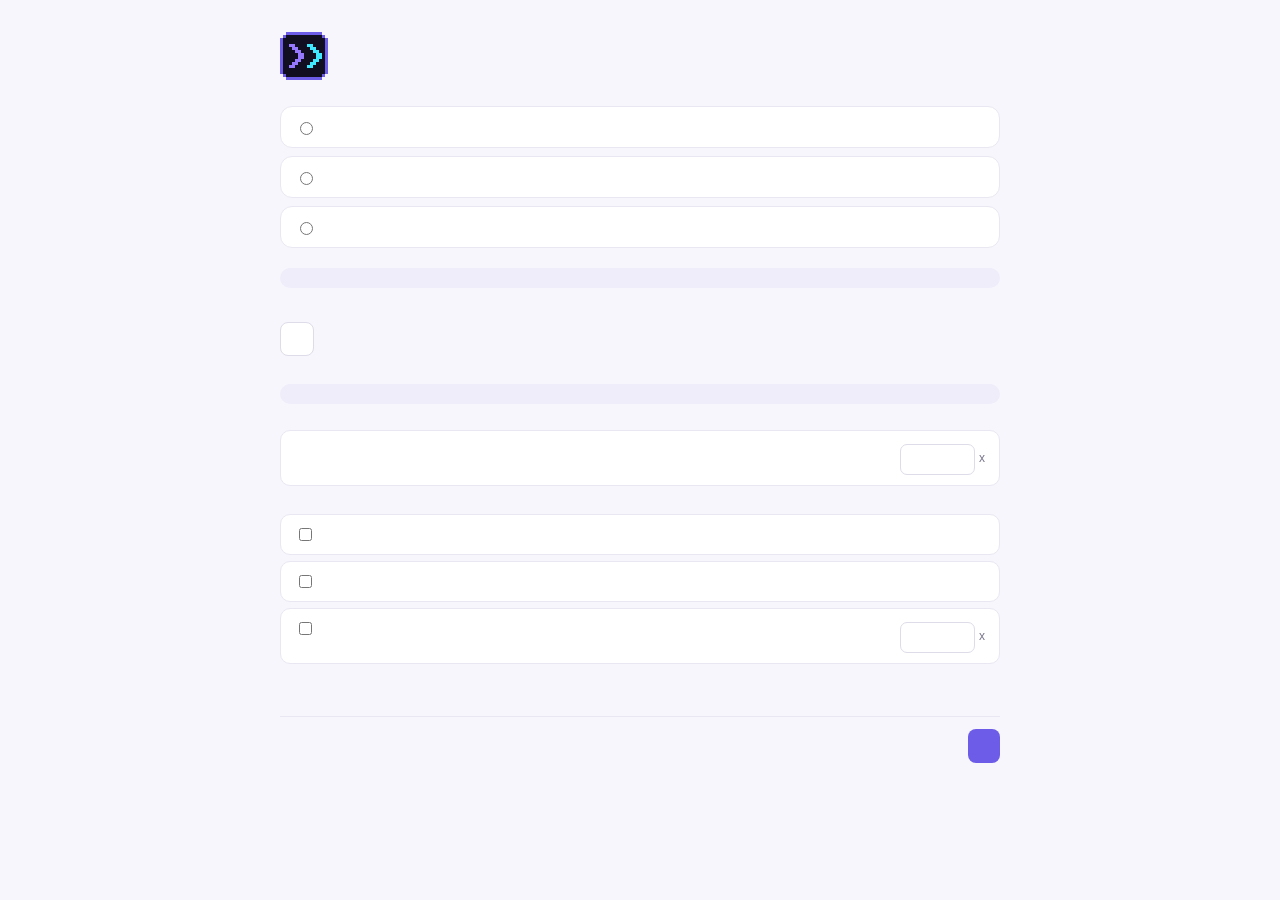
==== commit 068a75e8: "Compact the popup and move the default speed to the settings page The popup was about 760px tall, pa" ====
--- a/extension/options.html
+++ b/extension/options.html
@@ -64,6 +64,16 @@
                 <p id="youtube-hint"></p>
             </section>
             <div id="yt-speed-list" class="yt-speed-list"></div>
+            <label class="fixed-row default-speed-row">
+                <span>
+                    <strong data-i18n="defaultSpeedLabel"></strong>
+                    <small data-i18n="defaultSpeedHint"></small>
+                </span>
+                <span class="speed fixed-speed">
+                    <input id="default-speed" type="number" min="0.25" max="2" step="0.05" data-i18n-aria-label="defaultSpeedLabel">
+                    <span>x</span>
+                </span>
+            </label>
         </section>
 
         <section class="channel-section">
--- a/extension/options.css
+++ b/extension/options.css
@@ -373,6 +373,10 @@
 
 .fixed-row strong {
     font-size: 13px;
+}
+
+.default-speed-row {
+    margin-top: 8px;
 }
 
 .fixed-row .fixed-speed {
